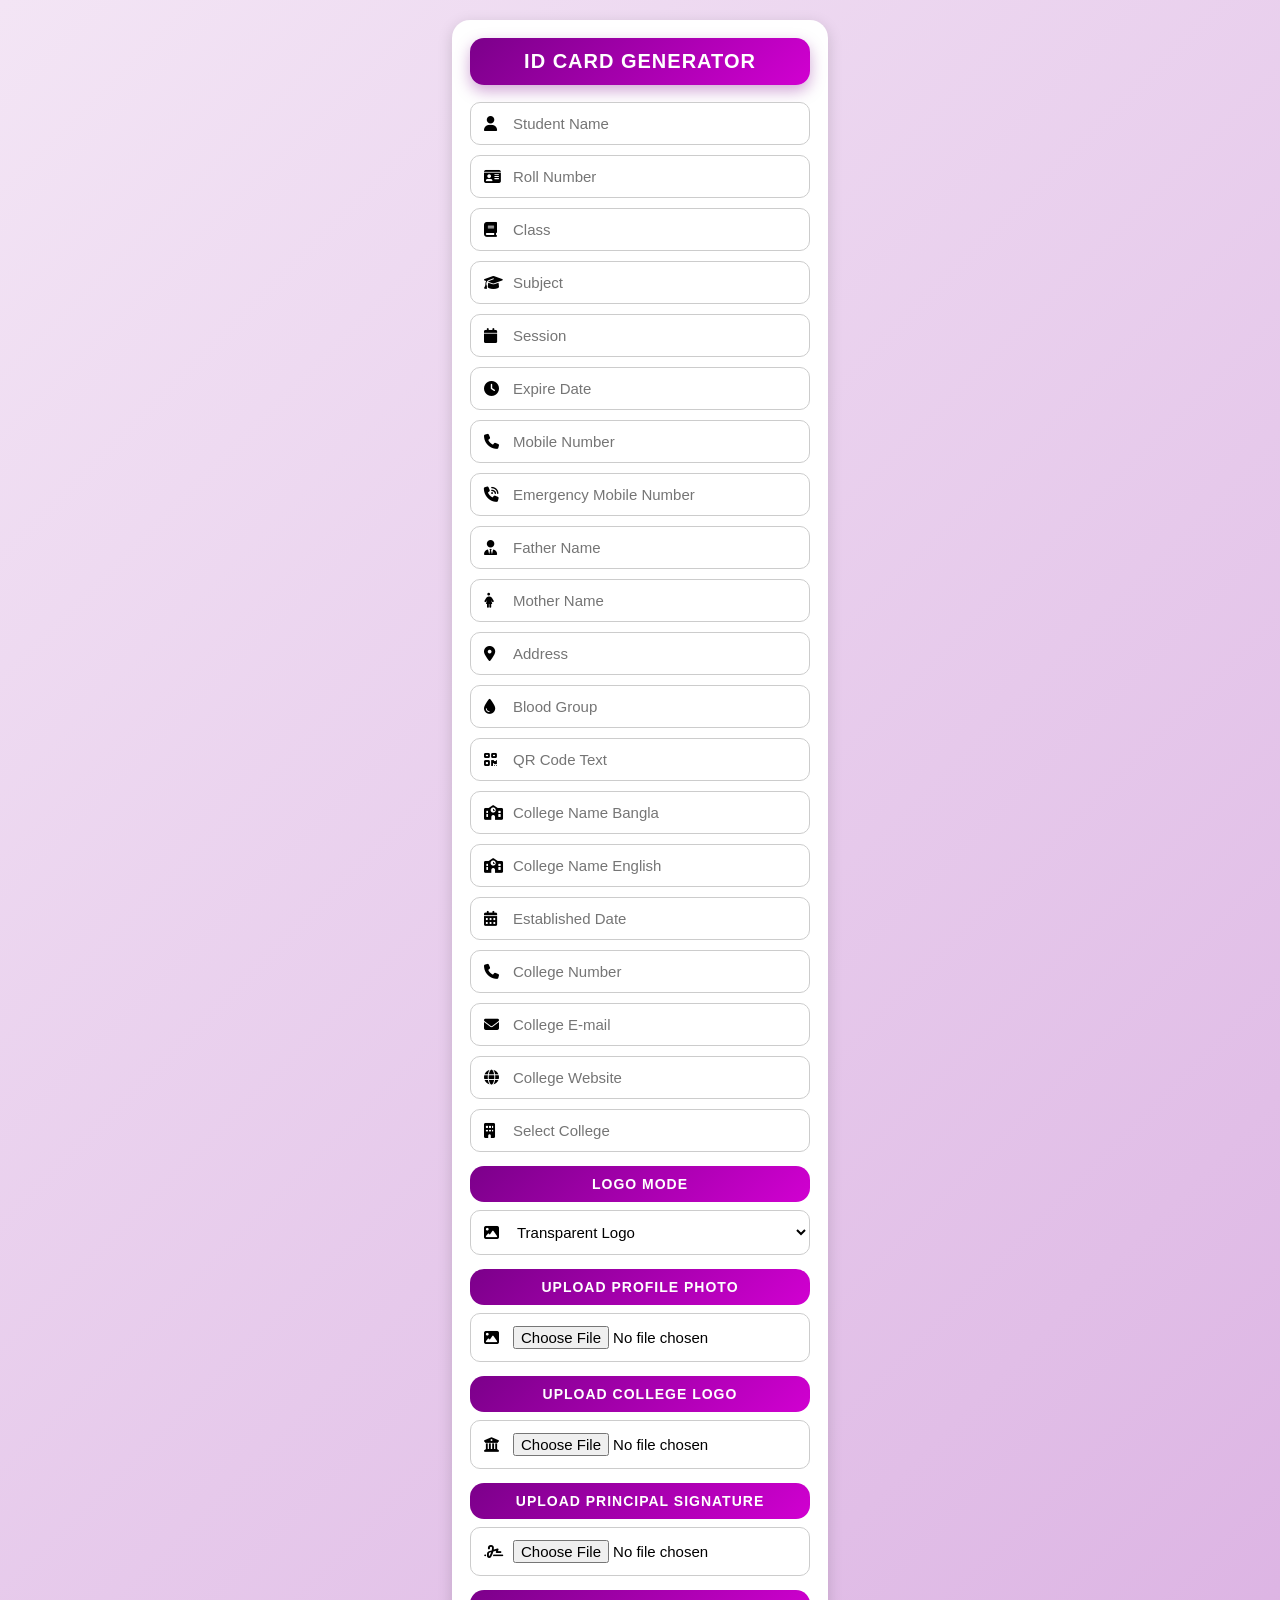
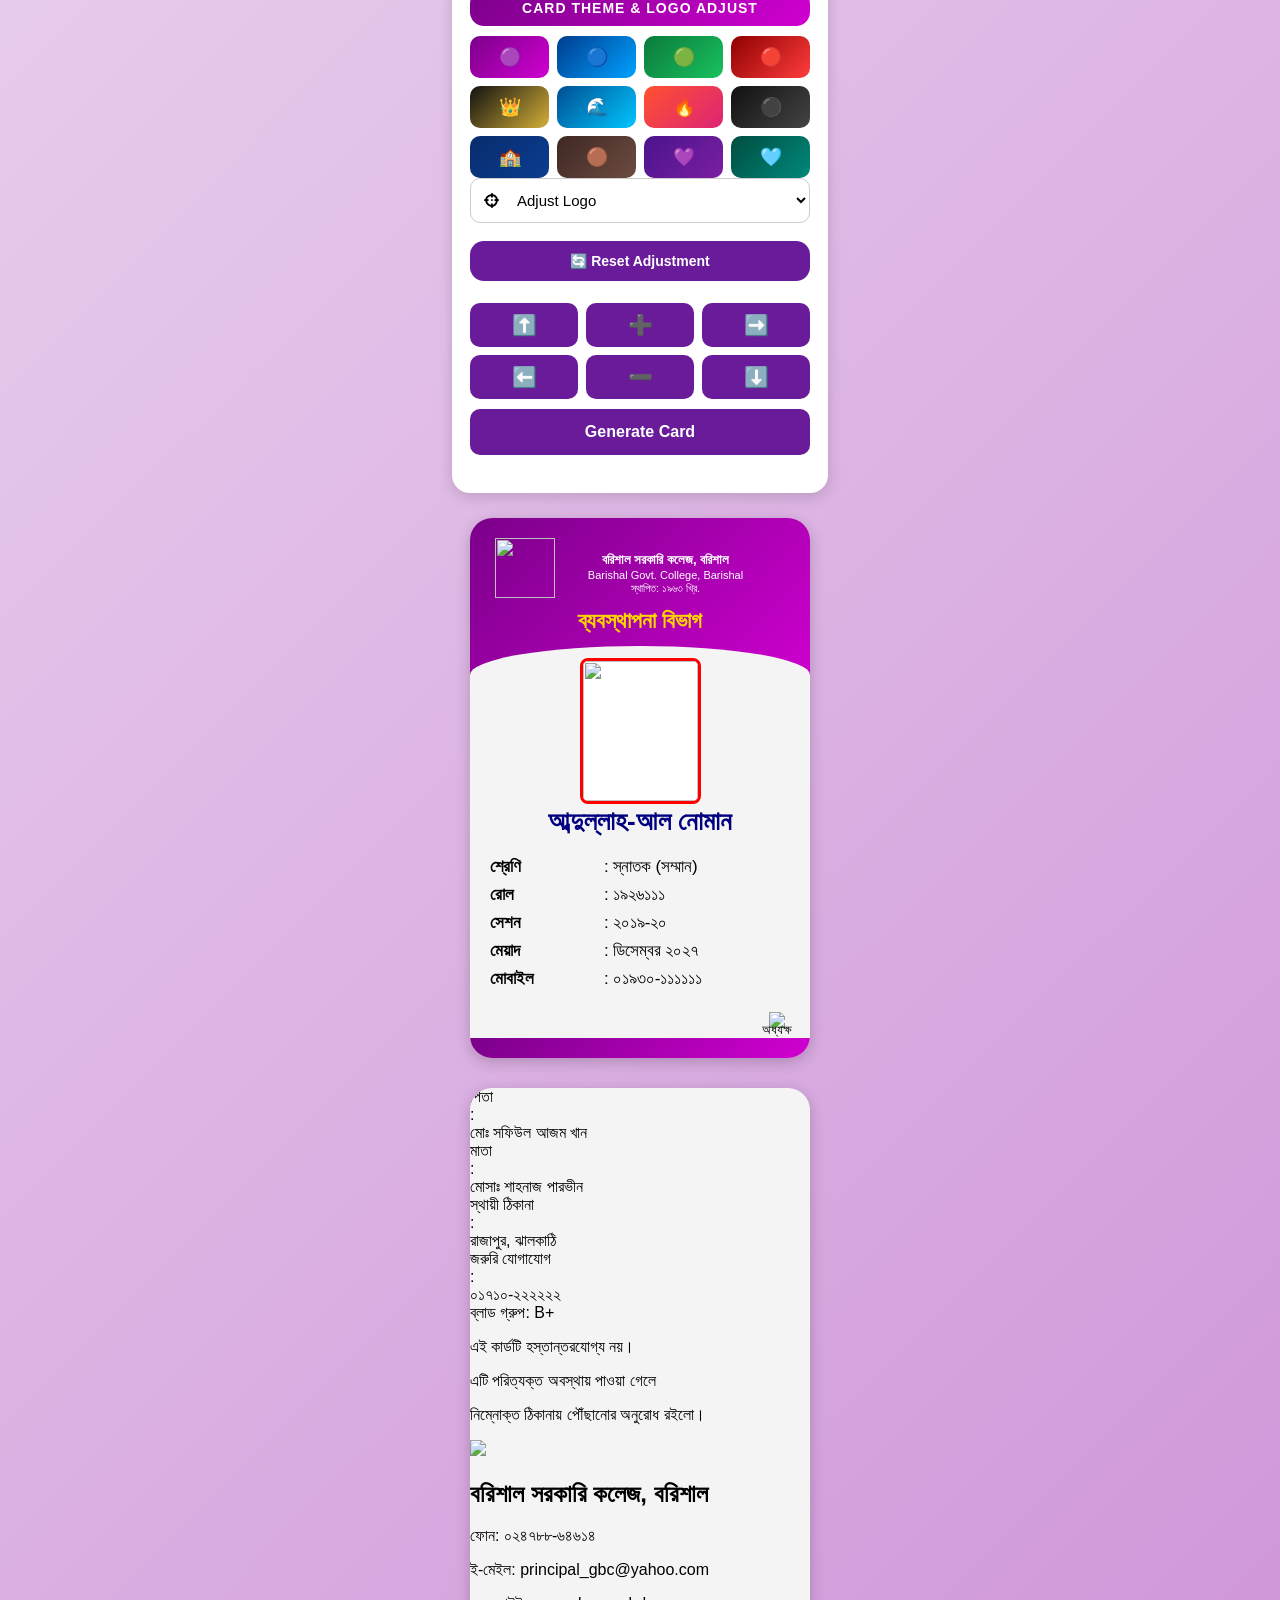
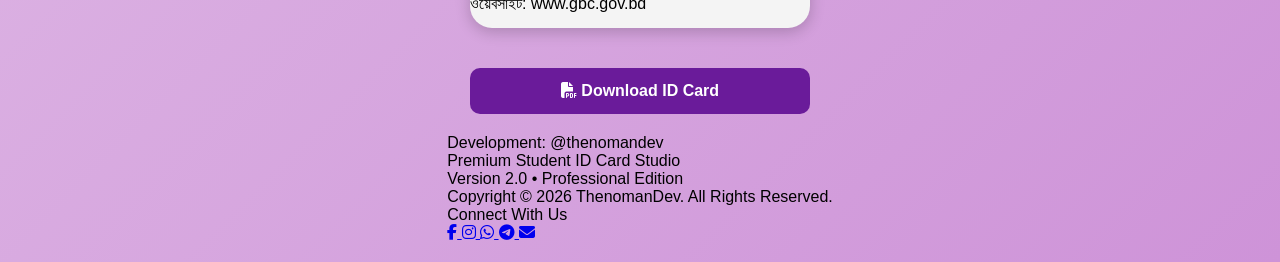
==== index.html @ d455983c "Add files via upload" ====
<!DOCTYPE html>
<html lang="bn">

<head>
<meta charset="UTF-8">
<meta name="viewport" content="width=device-width, initial-scale=1.0">

<title>Student ID Card Generator</title>

<link rel="stylesheet"
href="https://cdnjs.cloudflare.com/ajax/libs/font-awesome/6.5.1/css/all.min.css">

<link rel="stylesheet" href="css/main.css">

</head>

<body>

<div class="form-box">

<h2>ID Card Generator</h2>

<div class="input-box">
<i class="fa-solid fa-user"></i>
<input type="text" id="nameInput" placeholder="Student Name">
</div>

<div class="input-box">
<i class="fa-solid fa-id-card"></i>
<input type="text" id="rollInput" placeholder="Roll Number">
</div>

<div class="input-box">
<i class="fa-solid fa-book"></i>
<input type="text" id="classInput" placeholder="Class">
</div>

<div class="input-box">
<i class="fa-solid fa-graduation-cap"></i>
<input type="text" id="subjectInput" placeholder="Subject">
</div>

<div class="input-box">
<i class="fa-solid fa-calendar"></i>
<input type="text" id="sessionInput" placeholder="Session">
</div>

<div class="input-box">
<i class="fa-solid fa-clock"></i>
<input type="text" id="expiryInput" placeholder="Expire Date">
</div>

<div class="input-box">
<i class="fa-solid fa-phone"></i>
<input type="text" id="mobileInput" placeholder="Mobile Number">
</div>

<div class="input-box">
<i class="fa-solid fa-phone-volume"></i>
<input type="text" id="emergencyInput" placeholder="Emergency Mobile Number">
</div>

<div class="input-box">
<i class="fa-solid fa-user-tie"></i>
<input type="text" id="fatherInput" placeholder="Father Name">
</div>

<div class="input-box">
<i class="fa-solid fa-person-dress"></i>
<input type="text" id="motherInput" placeholder="Mother Name">
</div>

<div class="input-box">
<i class="fa-solid fa-location-dot"></i>
<input type="text" id="addressInput" placeholder="Address">
</div>

<div class="input-box">
<i class="fa-solid fa-droplet"></i>
<input type="text" id="bloodInput" placeholder="Blood Group">
</div>

<div class="input-box">
<i class="fa-solid fa-qrcode"></i>
<input type="text" id="qrInput" placeholder="QR Code Text">
</div>

<div class="input-box">
<i class="fa-solid fa-school"></i>
<input type="text" id="collegeBanglaInput" placeholder="College Name Bangla">
</div>

<div class="input-box">
<i class="fa-solid fa-school"></i>
<input type="text" id="collegeEnglishInput" placeholder="College Name English">
</div>

<div class="input-box">
<i class="fa-solid fa-calendar-days"></i>
<input type="text" id="collegeEstInput" placeholder="Established Date">
</div>

<div class="input-box">
<i class="fa-solid fa-phone"></i>
<input type="text" id="collegePhoneInput" placeholder="College Number">
</div>

<div class="input-box">
<i class="fa-solid fa-envelope"></i>
<input type="text" id="collegeEmailInput" placeholder="College E-mail">
</div>

<div class="input-box">
<i class="fa-solid fa-globe"></i>
<input type="text" id="collegeWebsiteInput" placeholder="College Website">
</div>


<div class="input-box college-dropdown-box">
<i class="fa-solid fa-building"></i>

<input
type="text"
id="collegeSearch"
placeholder="Select College"
autocomplete="off"
onclick="toggleCollegeDropdown()"
oninput="filterCollegeList()"
>

<div id="collegeDropdown" class="college-dropdown"></div>
</div>


<label>Logo Mode</label>

<div class="input-box">
<i class="fa-solid fa-image"></i>
<select id="logoMode" onchange="updateLogoMode()">
<option value="transparent">Transparent Logo</option>
<option value="box">White Box Logo</option>
</select>
</div>

<label>Upload Profile Photo</label>
<div class="input-box">
<i class="fa-solid fa-image"></i>
<input type="file" id="photoInput" accept="image/*">
</div>

<label>Upload College Logo</label>
<div class="input-box">
<i class="fa-solid fa-building-columns"></i>
<input type="file" id="collegeLogoInput" accept="image/*">
</div>

<label>Upload Principal Signature</label>
<div class="input-box">
<i class="fa-solid fa-signature"></i>
<input type="file" id="principalSignatureInput" accept="image/*">
</div>

<label>Card Theme & Logo Adjust</label>

<div class="theme-buttons">
<button type="button" class="theme-purple" onclick="setTheme('purple')">🟣</button>
<button type="button" class="theme-blue" onclick="setTheme('blue')">🔵</button>
<button type="button" class="theme-green" onclick="setTheme('green')">🟢</button>
<button type="button" class="theme-red" onclick="setTheme('red')">🔴</button>

<button type="button" class="theme-gold" onclick="setTheme('gold')">👑</button>
<button type="button" class="theme-ocean" onclick="setTheme('ocean')">🌊</button>
<button type="button" class="theme-sunset" onclick="setTheme('sunset')">🔥</button>
<button type="button" class="theme-black" onclick="setTheme('black')">⚫</button>
<button type="button" class="theme-classicblue" onclick="setTheme('classicblue')">🏫</button>
<button type="button" class="theme-brown" onclick="setTheme('brown')">🟤</button>
<button type="button" class="theme-violet" onclick="setTheme('violet')">💜</button>
<button type="button" class="theme-teal" onclick="setTheme('teal')">🩵</button>
</div>

<div class="input-box">
<i class="fa-solid fa-crosshairs"></i>
<select id="adjustTarget">
<option value="logo">Adjust Logo</option>
<option value="header">Adjust College Header</option>
</select>
</div>

<button type="button" class="reset-btn" onclick="resetAdjust()">
🔄 Reset Adjustment
</button>

<div class="logo-controls">
<button type="button" onclick="moveLogo('up')">⬆️</button>
<button type="button" onclick="resizeLogo('plus')">➕</button>
<button type="button" onclick="moveLogo('right')">➡️</button>

<button type="button" onclick="moveLogo('left')">⬅️</button>
<button type="button" onclick="resizeLogo('minus')">➖</button>
<button type="button" onclick="moveLogo('down')">⬇️</button>
</div>

<button class="btn" onclick="updateCard()">
Generate Card
</button>

</div>

<!-- FRONT CARD -->

<div class="id-card">

<div class="front-header">

<div class="logo transparent" id="logoBox">
<img id="collegeLogo"
src="https://raw.githubusercontent.com/thenomandev/media/main/Student%20ID%20Card%20WebApps/College%20Logo/Barishal%20Govt.%20College/Barishal%20Govt.%20College%20Transparent%20Logo.png">
</div>

<div class="header-text">
<h1>বরিশাল সরকারি কলেজ, বরিশাল</h1>
<p>Barishal Govt. College, Barishal</p>
<p class="estd">স্থাপিত: ১৯৬৩ খ্রি.</p>
</div>

<div class="dept" id="studentSubject">
ব্যবস্থাপনা বিভাগ
</div>

</div>

<div class="photo-box">
<img id="studentPhoto"
src="https://raw.githubusercontent.com/thenomandev/media/main/Student%20card/Profile%20pic.jpg">
</div>

<div class="student-name" id="studentName">
আব্দুল্লাহ-আল নোমান
</div>

<div class="info">

<div class="info-row">
<div class="label">শ্রেণি</div>
<div>: </div>
<div id="studentClass">স্নাতক (সম্মান)</div>
</div>

<div class="info-row">
<div class="label">রোল</div>
<div>: </div>
<div id="studentRoll">১৯২৬১১১</div>
</div>

<div class="info-row">
<div class="label">সেশন</div>
<div>: </div>
<div id="studentSession">২০১৯-২০</div>
</div>

<div class="info-row">
<div class="label">মেয়াদ</div>
<div>: </div>
<div id="studentExpiry">ডিসেম্বর ২০২৭</div>
</div>

<div class="info-row">
<div class="label">মোবাইল</div>
<div>: </div>
<div id="studentMobile">০১৯৩০-১১১১১১</div>
</div>

</div>

<div class="signature">
<img id="principalSignature"
src="https://raw.githubusercontent.com/thenomandev/media/main/Student%20card/Principal%20signature%20.png">
<p>অধ্যক্ষ</p>
</div>

<div class="front-bottom-design"></div>

</div>

<!-- BACK CARD -->

<div class="id-card">

<div class="top-wave"></div>

<div class="back-content">

<div class="back-row">
<div class="back-label">পিতা</div>
<div>: </div>
<div id="studentFather">মোঃ সফিউল আজম খান</div>
</div>

<div class="back-row">
<div class="back-label">মাতা</div>
<div>: </div>
<div id="studentMother">মোসাঃ শাহনাজ পারভীন</div>
</div>

<div class="back-row">
<div class="back-label">স্থায়ী ঠিকানা</div>
<div>: </div>
<div id="studentAddress">রাজাপুর, ঝালকাঠি</div>
</div>

<div class="back-row">
<div class="back-label">জরুরি যোগাযোগ</div>
<div>: </div>
<div id="studentEmergency">০১৭১০-২২২২২২</div>
</div>

<div class="blood" id="studentBlood">
ব্লাড গ্রুপ: B+
</div>


<div class="notice">

<p class="first">
এই কার্ডটি হস্তান্তরযোগ্য নয়।
</p>

<p>
এটি পরিত্যক্ত অবস্থায় পাওয়া গেলে
</p>

<p>
নিম্নোক্ত ঠিকানায় পৌঁছানোর অনুরোধ রইলো।
</p>

</div>

<div class="qr">
<img id="qrCode"
src="https://api.qrserver.com/v1/create-qr-code/?size=100x100&data=StudentID">
</div>

<div class="college">
<h2>বরিশাল সরকারি কলেজ, বরিশাল</h2>
<p>ফোন: ০২৪৭৮৮-৬৪৬১৪</p>
<p>ই-মেইল: principal_gbc@yahoo.com</p>
</div>

</div>

<div class="footer">
ওয়েবসাইট: www.gbc.gov.bd
</div>

</div>

<button class="btn" onclick="downloadPDF()">
<i class="fa-solid fa-file-pdf"></i>
Download ID Card
</button>

<div class="developer-section">

<div class="developer-text">
Development: @thenomandev
</div>

<div class="dev-subtitle">Premium Student ID Card Studio</div>
<div class="dev-version">Version 2.0 • Professional Edition</div>
<div class="dev-copy">Copyright © 2026 ThenomanDev. All Rights Reserved.</div>
<div class="dev-contact">Connect With Us</div>

<div class="social-icons">

<a href="https://www.facebook.com/nknoman20"
target="_blank"
class="social facebook"
title="Facebook">
<i class="fa-brands fa-facebook-f"></i>
</a>

<a href="https://www.instagram.com/nknoman20"
target="_blank"
class="social instagram"
title="Instagram">
<i class="fa-brands fa-instagram"></i>
</a>

<a href="https://wa.me/8801930474720"
target="_blank"
class="social whatsapp"
title="WhatsApp">
<i class="fa-brands fa-whatsapp"></i>
</a>

<a href="https://t.me/thenomandev"
target="_blank"
class="social telegram"
title="Telegram">
<i class="fa-brands fa-telegram"></i>
</a>

<a href="mailto:thenomandev@gmail.com"
class="social email"
title="Email">
<i class="fa-solid fa-envelope"></i>
</a>

</div>
</div>

<script src="https://cdnjs.cloudflare.com/ajax/libs/html2pdf.js/0.10.1/html2pdf.bundle.min.js"></script>

<script type="module">
import { loadDatabase } from "./js/college-service.js";

let appData = {
colleges:{},
settings:{
defaultLogoMode:"transparent",
defaultTheme:"purple"
}
};


window.toggleCollegeDropdown = function(){
const dropdown=document.getElementById("collegeDropdown");

if(dropdown.style.display==="block"){
dropdown.style.display="none";
}else{
filterCollegeList();
dropdown.style.display="block";
}
}

window.filterCollegeList = function(){
const input=document.getElementById("collegeSearch").value.toLowerCase();
const dropdown=document.getElementById("collegeDropdown");

dropdown.innerHTML="";

Object.keys(appData.colleges).forEach((key)=>{
const college=appData.colleges[key];

const match=
key.toLowerCase().includes(input) ||
college.english.toLowerCase().includes(input) ||
college.bangla.toLowerCase().includes(input);

if(match){
const item=document.createElement("div");
item.className="college-item";
item.innerText=college.english;

item.onclick=function(){
document.getElementById("collegeSearch").value=college.english;
dropdown.style.display="none";
applyCollegePreset();
};

dropdown.appendChild(item);
}
});
}

window.applyCollegePreset = function(){

let inputValue = document.getElementById("collegeSearch").value;
let preset = null;

Object.keys(appData.colleges).forEach((key)=>{
const college=appData.colleges[key];

if(
key.toLowerCase()===inputValue.toLowerCase() ||
college.english.toLowerCase()===inputValue.toLowerCase() ||
college.bangla.toLowerCase()===inputValue.toLowerCase()
){
preset=key;
}
});

if(!preset || !appData.colleges[preset]) return;

let college = appData.colleges[preset];
let logoMode = document.getElementById("logoMode").value;

document.getElementById("collegeBanglaInput").value=college.bangla;
document.getElementById("collegeEnglishInput").value=college.english;
document.getElementById("collegeEstInput").value=college.established;
document.getElementById("collegePhoneInput").value=college.phone;
document.getElementById("collegeEmailInput").value=college.email;
document.getElementById("collegeWebsiteInput").value=college.website;

document.getElementById("collegeLogo").src =
logoMode==="transparent"
? college.transparentLogo
: college.logo;

document.getElementById("principalSignature").src=college.signature;

updateCard();
}

window.updateLogoMode = function(){
let logoMode=document.getElementById("logoMode").value;
let logoBox=document.getElementById("logoBox");
let inputValue=document.getElementById("collegeSearch").value;
let preset=null;

Object.keys(appData.colleges).forEach((key)=>{
const college=appData.colleges[key];

if(
key.toLowerCase()===inputValue.toLowerCase() ||
college.english.toLowerCase()===inputValue.toLowerCase() ||
college.bangla.toLowerCase()===inputValue.toLowerCase()
){
preset=key;
}
});

if(logoMode==="box"){
logoBox.classList.remove("transparent");
}else{
logoBox.classList.add("transparent");
}

let collegeKey = preset || "barishal";

if(appData.colleges && appData.colleges[collegeKey]){
let college = appData.colleges[collegeKey];

document.getElementById("collegeLogo").src =
logoMode==="transparent"
? college.transparentLogo
: college.logo;
}

}

window.updateCard = function(){

let name=document.getElementById("nameInput").value;
let roll=document.getElementById("rollInput").value;
let studentClass=document.getElementById("classInput").value;
let subject=document.getElementById("subjectInput").value;
let session=document.getElementById("sessionInput").value;
let expiry=document.getElementById("expiryInput").value;
let mobile=document.getElementById("mobileInput").value;
let emergency=document.getElementById("emergencyInput").value;
let father=document.getElementById("fatherInput").value;
let mother=document.getElementById("motherInput").value;
let address=document.getElementById("addressInput").value;
let blood=document.getElementById("bloodInput").value;
let qrText=document.getElementById("qrInput").value;

let collegeBangla=document.getElementById("collegeBanglaInput").value;
let collegeEnglish=document.getElementById("collegeEnglishInput").value;
let collegeEst=document.getElementById("collegeEstInput").value;
let collegePhone=document.getElementById("collegePhoneInput").value;
let collegeEmail=document.getElementById("collegeEmailInput").value;
let collegeWebsite=document.getElementById("collegeWebsiteInput").value;

document.getElementById("studentName").innerText=name;
document.getElementById("studentRoll").innerText=roll;
document.getElementById("studentClass").innerText=studentClass;
document.getElementById("studentSubject").innerText=subject;
document.getElementById("studentSession").innerText=session;
document.getElementById("studentExpiry").innerText=expiry;
document.getElementById("studentMobile").innerText=mobile;
document.getElementById("studentEmergency").innerText=emergency;
document.getElementById("studentFather").innerText=father;
document.getElementById("studentMother").innerText=mother;
document.getElementById("studentAddress").innerText=address;
document.getElementById("studentBlood").innerText="ব্লাড গ্রুপ: "+blood;

document.querySelector(".header-text h1").innerText=
collegeBangla || "বরিশাল সরকারি কলেজ, বরিশাল";

document.querySelector(".header-text p").innerText=
collegeEnglish || "Barishal Govt. College, Barishal";

document.querySelector(".estd").innerText=
collegeEst ? "স্থাপিত: "+collegeEst+" খ্রি." : "স্থাপিত: ১৯৬৩ খ্রি.";
document.querySelector(".college h2").innerText=collegeBangla || "বরিশাল সরকারি কলেজ, বরিশাল";
document.querySelectorAll(".college p")[0].innerText="ফোন: "+collegePhone;
document.querySelectorAll(".college p")[1].innerText="ই-মেইল: "+collegeEmail;
document.querySelector(".footer").innerText="ওয়েবসাইট: "+collegeWebsite;

document.getElementById("qrCode").src=
"https://api.qrserver.com/v1/create-qr-code/?size=100x100&data="+(qrText || "StudentID");
}

document.getElementById("photoInput").addEventListener("change",function(e){
const file=e.target.files[0];
if(file){
const reader=new FileReader();
reader.onload=function(event){
document.getElementById("studentPhoto").src=event.target.result;
}
reader.readAsDataURL(file);
}
});

document.getElementById("collegeLogoInput").addEventListener("change",function(e){
const file=e.target.files[0];
if(file){
const reader=new FileReader();
reader.onload=function(event){
document.getElementById("collegeLogo").src=event.target.result;
}
reader.readAsDataURL(file);
}
});

document.getElementById("principalSignatureInput").addEventListener("change",function(e){
const file=e.target.files[0];
if(file){
const reader=new FileReader();
reader.onload=function(event){
document.getElementById("principalSignature").src=event.target.result;
}
reader.readAsDataURL(file);
}
});

let logoX=0;
let logoY=0;
let logoSize=100;

let headerX=0;
let headerY=0;
let headerSize=100;

window.moveLogo = function(direction){

const target=document.getElementById("adjustTarget").value;
const element=target==="logo"
? document.getElementById("logoBox")
: document.querySelector(".header-text");

if(target==="logo"){
if(direction==="up") logoY-=5;
if(direction==="down") logoY+=5;
if(direction==="left") logoX-=5;
if(direction==="right") logoX+=5;

element.style.transform =
`translate(${logoX}px, ${logoY}px) scale(${logoSize/100})`;
}else{
if(direction==="up") headerY-=5;
if(direction==="down") headerY+=5;
if(direction==="left") headerX-=5;
if(direction==="right") headerX+=5;

element.style.transform =
`translate(${headerX}px, ${headerY}px) scale(${headerSize/100})`;
}
}

window.resizeLogo = function(action){

const target=document.getElementById("adjustTarget").value;
const element=target==="logo"
? document.getElementById("logoBox")
: document.querySelector(".header-text");

if(target==="logo"){
if(action==="plus") logoSize+=10;
if(action==="minus" && logoSize>30) logoSize-=10;

element.style.transform =
`translate(${logoX}px, ${logoY}px) scale(${logoSize/100})`;
}else{
if(action==="plus") headerSize+=10;
if(action==="minus" && headerSize>30) headerSize-=10;

element.style.transform =
`translate(${headerX}px, ${headerY}px) scale(${headerSize/100})`;
}
}

 window.setTheme = function(theme){

const frontHeader=document.querySelector(".front-header");
const topWave=document.querySelector(".top-wave");
const bottom=document.querySelector(".front-bottom-design");
const footer=document.querySelector(".footer");
const dept=document.getElementById("studentSubject");
const icons=document.querySelectorAll(".input-box i");
const labels=document.querySelectorAll(".form-box label");
const heading=document.querySelector(".form-box h2");
const devText=document.querySelector(".developer-text");
const formBox=document.querySelector(".form-box");
const devBox=document.querySelector(".developer-section");

let header="";
let wave="";
let subject="";
let btn="";
let accent="";

if(theme==="purple"){
header="linear-gradient(135deg,#7b008a,#d100d1)";
wave=header;
subject="#ffd500";
btn="#9800a8";
accent="#9800a8";
}

if(theme==="blue"){
header="linear-gradient(135deg,#003c8f,#00a2ff)";
wave=header;
subject="#fff";
btn="#0057d9";
accent="#0057d9";
}

if(theme==="green"){
header="linear-gradient(135deg,#0b7a3b,#19c15f)";
wave=header;
subject="#fff";
btn="#0b7a3b";
accent="#0b7a3b";
}

if(theme==="red"){
header="linear-gradient(135deg,#8f0000,#ff3d3d)";
wave=header;
subject="#fff";
btn="#b30000";
accent="#b30000";
}

if(theme==="gold"){
header="linear-gradient(135deg,#111,#d4af37)";
wave=header;
subject="#ffd700";
btn="#222";
accent="#d4af37";
}

if(theme==="ocean"){
header="linear-gradient(135deg,#004e92,#00c6ff)";
wave=header;
subject="#fff";
btn="#006fa6";
accent="#006fa6";
}

if(theme==="sunset"){
header="linear-gradient(135deg,#ff512f,#dd2476)";
wave=header;
subject="#fff";
btn="#d63b3b";
accent="#dd2476";
}

if(theme==="black"){
header="linear-gradient(135deg,#111,#444)";
wave=header;
subject="#ffd700";
btn="#222";
accent="#222";
}

if(theme==="classicblue"){
header="linear-gradient(135deg,#082c6c,#0b3d91)";
wave=header;
subject="#ffd700";
btn="#0b3d91";
accent="#0b3d91";
}

if(theme==="brown"){
header="linear-gradient(135deg,#3e2723,#6d4c41)";
wave=header;
subject="#ffd700";
btn="#5d4037";
accent="#5d4037";
}

if(theme==="violet"){
header="linear-gradient(135deg,#4a148c,#7b1fa2)";
wave=header;
subject="#fff";
btn="#6a1b9a";
accent="#6a1b9a";
}

if(theme==="teal"){
header="linear-gradient(135deg,#004d40,#00897b)";
wave=header;
subject="#fff";
btn="#00695c";
accent="#00695c";
}

frontHeader.style.background=header;
topWave.style.background=wave;
bottom.style.background=header;
footer.style.background=header;
dept.style.color=subject;

document.querySelectorAll(".btn, .logo-controls button, .reset-btn").forEach(button=>{
button.style.background=btn;
});

document.querySelectorAll(".theme-buttons button").forEach(button=>{
button.style.background="";
});

icons.forEach(icon=>icon.style.color=accent);

labels.forEach(label=>{
label.style.background=header;
label.style.boxShadow=`0 6px 15px ${accent}55`;
});

heading.style.color="#ffffff";
heading.style.background=header;
heading.style.boxShadow=`0 6px 15px ${accent}55`;
devText.style.color=accent;

formBox.style.boxShadow=`0 4px 18px ${accent}55`;
devBox.style.boxShadow=`0 4px 18px ${accent}55`;

if(theme==="purple"){
document.body.style.background="linear-gradient(135deg,#f3e5f5,#e1bee7,#ce93d8)";
}

if(theme==="blue"){
document.body.style.background="linear-gradient(180deg,#87ceeb,#b0e0e6,#e0f7ff)";
}

if(theme==="green"){
document.body.style.background="linear-gradient(135deg,#e8f5e9,#c8e6c9,#a5d6a7)";
}

if(theme==="red"){
document.body.style.background="linear-gradient(135deg,#ffebee,#ffcdd2,#ef9a9a)";
}

if(theme==="gold"){
document.body.style.background="linear-gradient(135deg,#fff8e1,#ffecb3,#ffe082)";
}

if(theme==="ocean"){
document.body.style.background="linear-gradient(180deg,#b3e5fc,#81d4fa,#4fc3f7)";
}

if(theme==="sunset"){
document.body.style.background="linear-gradient(180deg,#ffe0b2,#ffab91,#f48fb1)";
}

if(theme==="black"){
document.body.style.background="linear-gradient(135deg,#263238,#37474f,#546e7a)";
}

if(theme==="classicblue"){
document.body.style.background="linear-gradient(180deg,#d6ecff,#b3d9ff,#87ceeb)";
}

if(theme==="brown"){
document.body.style.background="linear-gradient(135deg,#efebe9,#d7ccc8,#bcaaa4)";
}

if(theme==="violet"){
document.body.style.background="linear-gradient(135deg,#ede7f6,#d1c4e9,#b39ddb)";
}

if(theme==="teal"){
document.body.style.background="linear-gradient(135deg,#e0f2f1,#b2dfdb,#80cbc4)";
}
}

window.downloadPDF = function(){

const frontCard=document.querySelectorAll(".id-card")[0];
const backCard=document.querySelectorAll(".id-card")[1];

const wrapper=document.createElement("div");

wrapper.style.background="#ffffff";
wrapper.style.padding="20px";
wrapper.style.display="flex";
wrapper.style.flexDirection="column";
wrapper.style.alignItems="center";

const frontClone=frontCard.cloneNode(true);
const backClone=backCard.cloneNode(true);

frontClone.style.marginBottom="40px";
frontClone.style.pageBreakAfter="always";

wrapper.appendChild(frontClone);
wrapper.appendChild(backClone);

html2pdf().set({
margin:0,
filename:"Student-ID-Card.pdf",
image:{type:"jpeg",quality:1},
html2canvas:{
scale:4,
useCORS:true,
scrollY:0,
backgroundColor:"#ffffff"
},
jsPDF:{
unit:"mm",
format:"a4",
orientation:"portrait"
}
}).from(wrapper).save();
}

window.resetAdjust = function(){
logoX=0;
logoY=0;
logoSize=100;
headerX=0;
headerY=0;
headerSize=100;

document.getElementById("logoBox").style.transform="translate(0px,0px) scale(1)";
document.querySelector(".header-text").style.transform="translate(0px,0px) scale(1)";
}

document.getElementById("logoMode").value="transparent";

setTheme(appData.settings.defaultTheme || "purple");

loadDatabase(appData).then(()=>{
updateLogoMode();
});

</script>

</body>
</html>
---- css/main.css ----
body{
margin:0;
padding:20px;
background:linear-gradient(135deg,#f3e5f5,#e1bee7,#ce93d8);
font-family:Arial,sans-serif;
display:flex;
flex-direction:column;
align-items:center;
}

.form-box{
width:340px;
background:white;
padding:18px;
border-radius:18px;
margin-bottom:25px;
box-shadow:0 4px 15px rgba(0,0,0,0.15);
}

.form-box h2{
margin-top:0;
text-align:center;
background:linear-gradient(135deg,#7b008a,#d100d1);
color:white;
padding:12px 18px;
border-radius:14px;
font-size:20px;
font-weight:900;
letter-spacing:1px;
text-transform:uppercase;
box-shadow:0 6px 15px rgba(123,0,138,0.35);
display:inline-block;
width:100%;
box-sizing:border-box;
}

.input-box{
position:relative;
margin-bottom:10px;
}

.input-box i{
position:absolute;
left:14px;
top:50%;
transform:translateY(-50%);
color:inherit;
font-size:15px;
}

.input-box input,
.input-box select{
width:100%;
padding:12px 12px 12px 42px;
border:1px solid #ccc;
border-radius:10px;
font-size:15px;
box-sizing:border-box;
background:white;
}

.form-box label{
display:block;
margin-top:14px;
margin-bottom:8px;
text-align:center;
font-size:14px;
font-weight:900;
letter-spacing:1px;
text-transform:uppercase;
color:white;
background:linear-gradient(135deg,#7b008a,#d100d1);
padding:10px 16px;
border-radius:14px;
}

.btn{
background:#6a1b9a;
color:white;
border:none;
padding:14px 28px;
border-radius:10px;
font-size:16px;
font-weight:bold;
margin-top:10px;
margin-bottom:20px;
cursor:pointer;
width:340px;
transition:0.3s;
}

.btn:hover{
background:#7d0089;
}

.theme-buttons{
display:grid;
grid-template-columns:repeat(4,1fr);
gap:8px;
margin-top:10px;
}

.theme-buttons button{
height:42px;
border:none;
border-radius:10px;
cursor:pointer;
font-size:18px;
color:white;
font-weight:bold;
display:flex;
align-items:center;
justify-content:center;
}

.theme-purple{background:linear-gradient(135deg,#7b008a,#d100d1);}
.theme-blue{background:linear-gradient(135deg,#003c8f,#00a2ff);}
.theme-green{background:linear-gradient(135deg,#0b7a3b,#19c15f);}
.theme-red{background:linear-gradient(135deg,#8f0000,#ff3d3d);}
.theme-gold{background:linear-gradient(135deg,#111,#d4af37);}
.theme-ocean{background:linear-gradient(135deg,#004e92,#00c6ff);}
.theme-sunset{background:linear-gradient(135deg,#ff512f,#dd2476);}
.theme-black{background:linear-gradient(135deg,#111,#444);}
.theme-classicblue{background:linear-gradient(135deg,#082c6c,#0b3d91);}
.theme-brown{background:linear-gradient(135deg,#3e2723,#6d4c41);}
.theme-violet{background:linear-gradient(135deg,#4a148c,#7b1fa2);}
.theme-teal{background:linear-gradient(135deg,#004d40,#00897b);}

.logo-controls{
display:grid;
grid-template-columns:repeat(3,1fr);
gap:8px;
margin-top:10px;
}

.logo-controls button{
background:#6a1b9a;
color:white;
border:none;
padding:10px;
border-radius:10px;
font-size:20px;
cursor:pointer;
}

.reset-btn{
width:100%;
margin:8px 0 12px 0;
background:#6a1b9a;
color:white;
border:none;
padding:12px;
border-radius:14px;
font-size:14px;
font-weight:700;
cursor:pointer;
}

.college-dropdown-box{
position:relative;
}

.college-dropdown{
position:absolute;
top:100%;
left:0;
width:100%;
background:white;
border:1px solid #ccc;
border-radius:14px;
max-height:250px;
overflow-y:auto;
z-index:9999;
display:none;
box-shadow:0 12px 25px rgba(0,0,0,0.12);
}

.college-item{
padding:14px;
cursor:pointer;
border-bottom:1px solid #f1f5f9;
}

.college-item:hover{
background:#eff6ff;
}

.id-card{
width:340px;
height:540px;
background:#f4f4f4;
border-radius:22px;
overflow:hidden;
position:relative;
margin-bottom:30px;
box-shadow:0 4px 15px rgba(0,0,0,0.2);
}

.front-header{
background:linear-gradient(135deg,#7b008a,#d100d1);
height:165px;
color:white;
text-align:center;
position:relative;
padding-top:20px;
}

.front-header::after{
content:"";
position:absolute;
left:0;
bottom:-1px;
width:100%;
height:58px;
background:#f4f4f4;
border-radius:50% 50% 0 0;
}

.logo{
position:absolute;
left:30px;
top:40px;
background:white;
padding:8px;
border-radius:8px;
display:flex;
align-items:center;
justify-content:center;
width:35px;
height:35px;
z-index:5;
}
.logo img{
width:140%;
height:140%;
object-fit:contain;
display:block;
}

.logo.transparent{
left:25px;
top:20px;
background:transparent;
padding:0;
width:60px;
height:60px;
border-radius:0;
}

.logo.transparent img{
width:100%;
height:100%;
}

.header-text{
position:absolute;
top:35px;
left:58px;
width:275px;
overflow:visible;
}

.header-text h1{
margin:0;
font-size:13px;
line-height:1.15;
white-space:nowrap;
}

.header-text p{
margin:1px 0;
font-size:11px;
white-space:nowrap;
}

.estd{
margin-left:-40px;
font-size:12px;
}

.dept{
margin-top:70px;
font-size:22px;
font-weight:bold;
color:#ffd500;
}

.photo-box{
text-align:center;
margin-top:-45px;
position:relative;
z-index:5;
}

.photo-box img{
width:115px;
height:140px;
object-fit:cover;
border:3px solid red;
border-radius:8px;
background:white;
}

.student-name{
text-align:center;
color:#000080;
font-size:26px;
font-weight:bold;
margin-top:1px;
}

.info{
padding:20px;
}

.info-row{
display:flex;
gap:4px;
margin-bottom:8px;
font-size:17px;
}

.label{
width:110px;
font-weight:bold;
}

.signature{
position:absolute;
right:18px;
bottom:20px;
text-align:center;
}

.signature img{
width:78px;
}

.signature p{
margin:0;
margin-top:-10px;
font-size:13px;
}

.front-bottom-design{
position:absolute;
bottom:0;
width:100%;
background:linear-gradient(135deg,#7b008a,#d100d1);
padding:10px 0;
}

@media(max-width:768px){
body{
padding:10px;
}
}
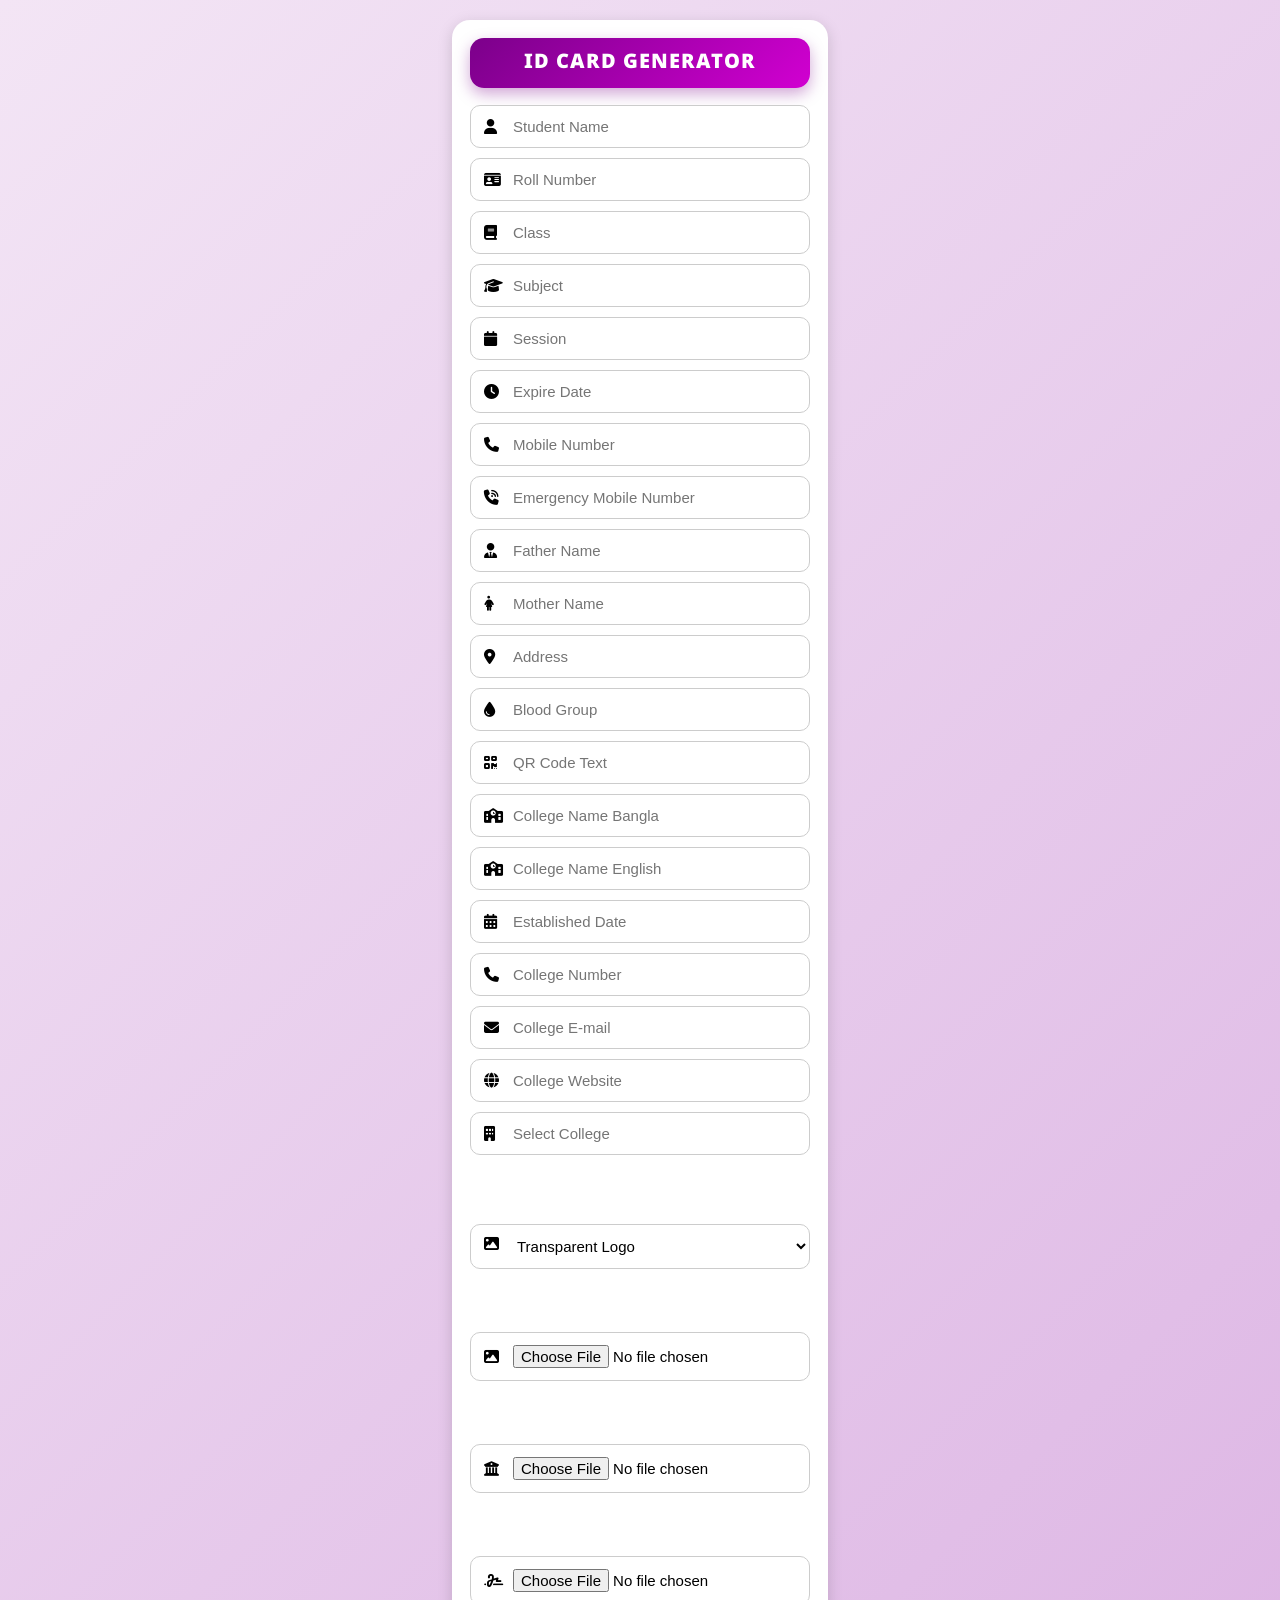
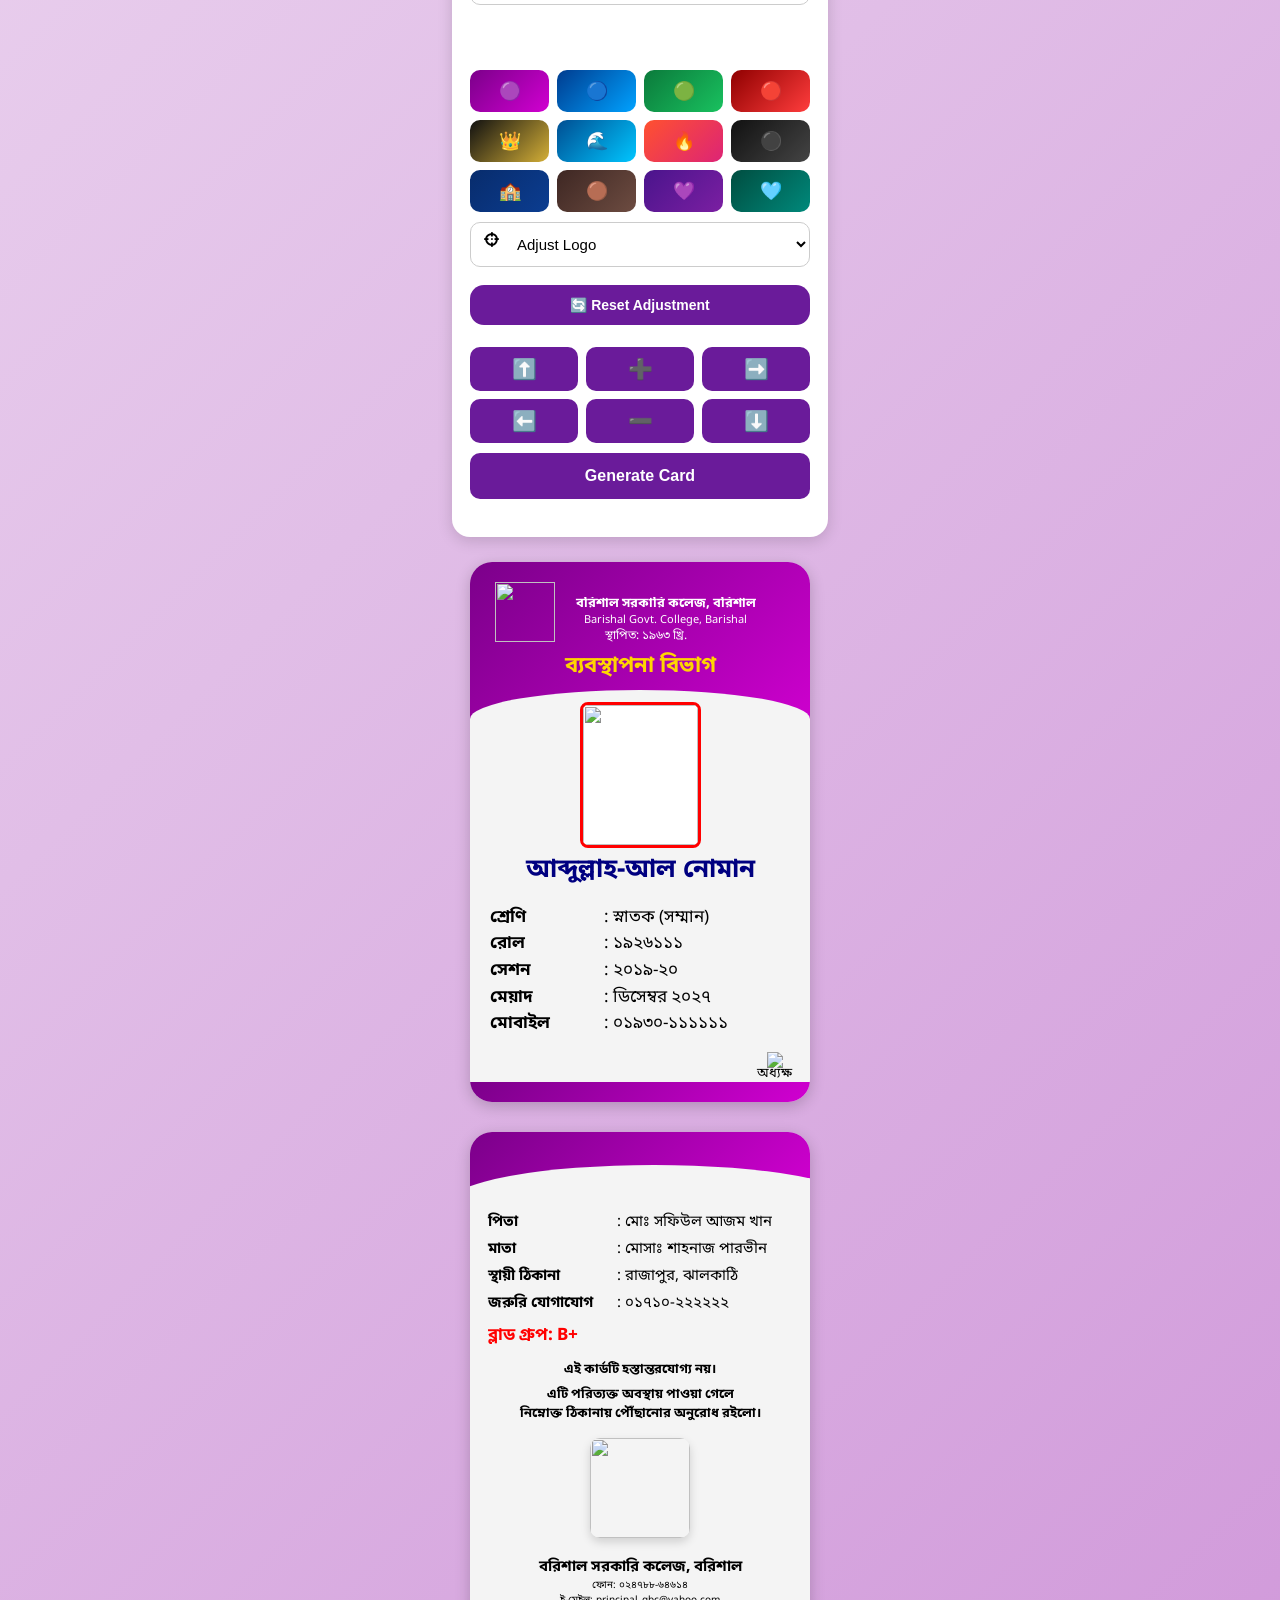
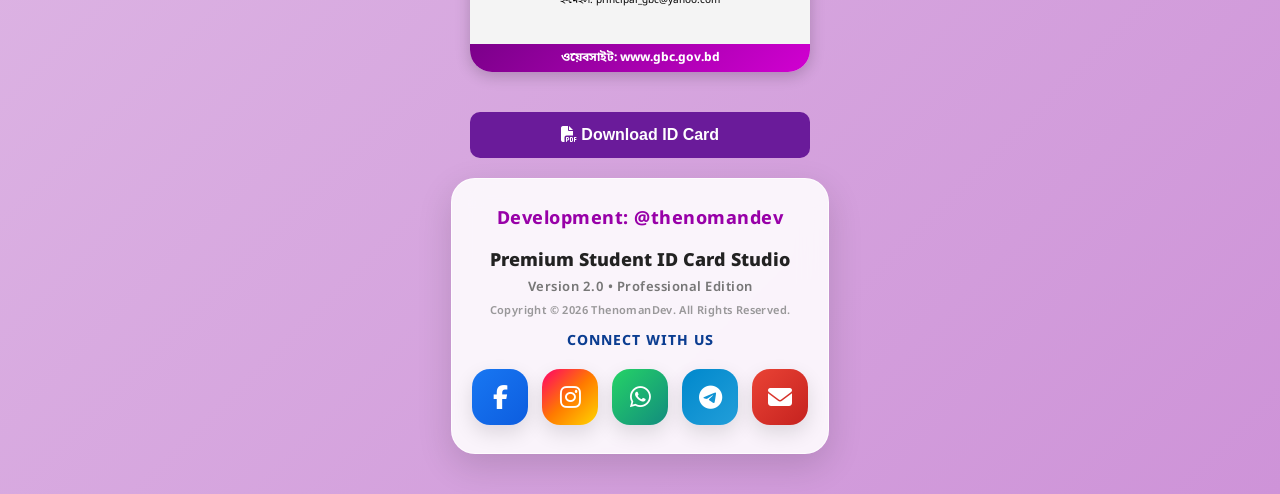
==== commit 0d1db778: "Add files via upload" ====
--- a/index.html
+++ b/index.html
@@ -9,6 +9,10 @@
 
 <link rel="stylesheet"
 href="https://cdnjs.cloudflare.com/ajax/libs/font-awesome/6.5.1/css/all.min.css">
+
+<link rel="preconnect" href="https://fonts.googleapis.com">
+<link rel="preconnect" href="https://fonts.gstatic.com" crossorigin>
+<link href="https://fonts.googleapis.com/css2?family=Noto+Sans+Bengali:wght@400;700;900&display=swap" rel="stylesheet">
 
 <link rel="stylesheet" href="css/main.css">
 
@@ -527,10 +531,8 @@
 logoBox.classList.add("transparent");
 }
 
-let collegeKey = preset || "barishal";
-
-if(appData.colleges && appData.colleges[collegeKey]){
-let college = appData.colleges[collegeKey];
+if(preset && appData.colleges[preset]){
+let college = appData.colleges[preset];
 
 document.getElementById("collegeLogo").src =
 logoMode==="transparent"
--- a/css/main.css
+++ b/css/main.css
@@ -1,8 +1,9 @@
+
 body{
 margin:0;
 padding:20px;
 background:linear-gradient(135deg,#f3e5f5,#e1bee7,#ce93d8);
-font-family:Arial,sans-serif;
+font-family:"Noto Sans Bengali","Hind Siliguri","SolaimanLipi",sans-serif;
 display:flex;
 flex-direction:column;
 align-items:center;
@@ -39,6 +40,11 @@
 margin-bottom:10px;
 }
 
+
+#adjustTarget{
+margin-top:10px;
+}
+
 .input-box i{
 position:absolute;
 left:14px;
@@ -59,6 +65,10 @@
 background:white;
 }
 
+#logoMode{
+margin-top:6px;
+}
+
 .form-box label{
 display:block;
 margin-top:14px;
@@ -69,9 +79,318 @@
 letter-spacing:1px;
 text-transform:uppercase;
 color:white;
-background:linear-gradient(135deg,#7b008a,#d100d1);
 padding:10px 16px;
 border-radius:14px;
+border:1px solid rgba(255,255,255,0.35);
+transition:0.3s;
+}
+
+.id-card{
+width:340px;
+height:540px;
+background:#f4f4f4;
+border-radius:22px;
+overflow:hidden;
+position:relative;
+margin-bottom:30px;
+box-shadow:0 4px 15px rgba(0,0,0,0.2);
+page-break-inside:avoid;
+break-inside:avoid;
+}
+
+.front-header{
+background:linear-gradient(135deg,#7b008a,#d100d1);
+height:165px;
+color:white;
+text-align:center;
+position:relative;
+padding-top:20px;
+}
+
+.front-header::after{
+content:"";
+position:absolute;
+left:0;
+bottom:-1px;
+width:100%;
+height:58px;
+background:#f4f4f4;
+border-radius:50% 50% 0 0;
+}
+
+.logo{
+position:absolute;
+left:30px;
+top:40px;
+background:white;
+padding:8px;
+border-radius:8px;
+display:flex;
+align-items:center;
+justify-content:center;
+width:35px;
+height:35px;
+z-index:5;
+}
+
+.logo img{
+width:140%;
+height:140%;
+object-fit:contain;
+display:block;
+}
+
+.logo.transparent{
+left:25px;
+top:20px;
+background:transparent;
+padding:0;
+width:60px;
+height:60px;
+border-radius:0;
+}
+
+.logo.transparent img{
+width:100%;
+height:100%;
+object-fit:contain;
+display:block;
+}
+
+.header-text{
+position:absolute;
+top:35px;
+left:58px;
+width:275px;
+overflow:visible;
+}
+
+.header-text h1{
+margin:0;
+font-size:13px;
+line-height:1.15;
+white-space:nowrap;
+overflow:hidden;
+text-overflow:clip;
+}
+
+.header-text p{
+margin:1px 0;
+font-size:11px;
+white-space:nowrap;
+overflow:hidden;
+text-overflow:clip;
+}
+
+.estd{
+margin-left:-40px !important;
+font-size:12px !important;
+}
+
+.dept{
+margin-top:70px;
+font-size:22px;
+font-weight:bold;
+color:#ffd500;
+white-space:nowrap;
+overflow:hidden;
+text-overflow:ellipsis;
+padding:0 10px;
+}
+
+.photo-box{
+text-align:center;
+margin-top:-45px;
+position:relative;
+z-index:5;
+}
+
+.photo-box img{
+width:115px;
+height:140px;
+object-fit:cover;
+border:3px solid red;
+border-radius:8px;
+background:white;
+}
+
+.student-name{
+text-align:center;
+color:#000080;
+font-size:26px;
+font-weight:bold;
+margin-top:1px;
+white-space:nowrap;
+overflow:hidden;
+text-overflow:ellipsis;
+padding:0 10px;
+}
+
+.info{
+padding:20px;
+margin-top:1px;
+}
+
+.info-row{
+display:flex;
+align-items:center;
+gap:4px;
+margin-bottom:8px;
+font-size:17px;
+line-height:1.1;
+}
+
+.label{
+width:110px;
+font-weight:bold;
+flex-shrink:0;
+}
+
+.signature{
+position:absolute;
+right:18px;
+bottom:20px;
+text-align:center;
+}
+
+.signature img{
+width:78px;
+height:auto;
+object-fit:contain;
+}
+
+.signature p{
+margin:0;
+margin-top:-10px;
+font-size:13px;
+}
+
+.front-bottom-design{
+position:absolute;
+bottom:0;
+width:100%;
+background:linear-gradient(135deg,#7b008a,#d100d1);
+padding:10px 0;
+}
+
+.top-wave{
+position:relative;
+height:70px;
+background:linear-gradient(135deg,#7b008a,#d100d1);
+overflow:hidden;
+}
+
+.top-wave::before{
+content:"";
+position:absolute;
+bottom:-38px;
+left:-20px;
+width:120%;
+height:75px;
+background:#f4f4f4;
+border-radius:50%;
+}
+
+.back-content{
+padding:10px 18px;
+}
+
+.back-row{
+display:flex;
+align-items:center;
+gap:4px;
+margin-bottom:7px;
+font-size:15px;
+line-height:1.35;
+}
+
+.back-label{
+width:125px;
+font-weight:bold;
+flex-shrink:0;
+}
+
+.back-row div:last-child{
+white-space:nowrap;
+overflow:hidden;
+text-overflow:ellipsis;
+}
+
+.blood{
+color:red;
+font-size:17px;
+font-weight:bold;
+margin-top:10px;
+margin-bottom:14px;
+white-space:nowrap;
+overflow:hidden;
+text-overflow:ellipsis;
+}
+
+.notice{
+text-align:center;
+font-size:13px;
+font-weight:bold;
+line-height:1.45;
+}
+
+.notice p{
+margin:0;
+}
+
+.notice .first{
+margin-bottom:7px;
+}
+
+.qr{
+text-align:center;
+margin-top:14px;
+}
+
+.qr img{
+width:100px;
+height:100px;
+border-radius:10px;
+box-shadow:0 4px 10px rgba(0,0,0,0.15);
+object-fit:contain;
+}
+
+.college{
+text-align:center;
+margin-top:12px;
+}
+
+.college h2{
+margin:0;
+font-size:15px;
+white-space:nowrap;
+overflow:hidden;
+text-overflow:ellipsis;
+padding:0 5px;
+}
+
+.college p{
+margin:2px 0;
+font-size:10px;
+white-space:nowrap;
+overflow:hidden;
+text-overflow:ellipsis;
+padding:0 5px;
+}
+
+.footer{
+position:absolute;
+bottom:0;
+width:100%;
+background:linear-gradient(135deg,#7b008a,#d100d1);
+color:white;
+text-align:center;
+padding:6px 0;
+font-size:12px;
+font-weight:bold;
+white-space:nowrap;
+overflow:hidden;
+text-overflow:ellipsis;
 }
 
 .btn{
@@ -91,6 +410,138 @@
 
 .btn:hover{
 background:#7d0089;
+transform:translateY(-2px);
+}
+
+.developer-section{
+width:340px;
+background:rgba(255,255,255,0.88);
+backdrop-filter:blur(14px);
+padding:28px 18px;
+border-radius:24px;
+box-shadow:0 12px 35px rgba(0,0,0,0.14);
+text-align:center;
+margin-bottom:20px;
+border:1px solid rgba(255,255,255,0.7);
+}
+
+.developer-text{
+font-size:18px;
+font-weight:bold;
+color:#9800a8;
+margin-bottom:18px;
+letter-spacing:0.5px;
+}
+
+.dev-subtitle{
+font-size:18px;
+font-weight:800;
+color:#222;
+margin-top:6px;
+}
+
+.dev-version{
+font-size:13px;
+font-weight:600;
+color:#777;
+margin-top:6px;
+letter-spacing:0.5px;
+}
+
+.dev-copy{
+font-size:11px;
+opacity:0.85;
+font-weight:600;
+color:#888;
+margin-top:8px;
+letter-spacing:0.4px;
+}
+.dev-contact{
+font-size:14px;
+font-weight:700;
+color:#0b3d91;
+margin-top:14px;
+margin-bottom:18px;
+text-transform:uppercase;
+letter-spacing:1px;
+}
+
+.social-icons{
+display:flex;
+justify-content:center;
+gap:14px;
+margin-top:12px;
+flex-wrap:wrap;
+}
+
+.social{
+width:56px;
+height:56px;
+display:flex;
+align-items:center;
+justify-content:center;
+border-radius:18px;
+font-size:24px;
+text-decoration:none;
+color:white;
+transition:all 0.3s ease;
+box-shadow:0 8px 20px rgba(0,0,0,0.12);
+flex-shrink:0;
+}
+
+.social:hover{
+transform:translateY(-4px) scale(1.08);
+}
+
+.facebook{
+background:linear-gradient(135deg,#1877f2,#0d5ddf);
+}
+
+.instagram{
+background:linear-gradient(135deg,#ff0069,#ff7a00,#ffd600);
+}
+
+.whatsapp{
+background:linear-gradient(135deg,#25d366,#128c7e);
+}
+
+.telegram{
+background:linear-gradient(135deg,#0088cc,#229ed9);
+}
+
+.email{
+background:linear-gradient(135deg,#ea4335,#c5221f);
+}
+
+.logo-controls{
+display:grid;
+grid-template-columns:repeat(3,1fr);
+gap:8px;
+margin-top:10px;
+}
+
+.logo-controls button{
+background:#6a1b9a;
+color:white;
+border:none;
+padding:10px;
+border-radius:10px;
+font-size:20px;
+cursor:pointer;
+}
+
+.reset-btn{
+width:100%;
+margin:8px 0 12px 0;
+background:#6a1b9a;
+color:white;
+border:none;
+padding:12px;
+border-radius:14px;
+font-size:14px;
+font-weight:700;
+cursor:pointer;
+transition:0.3s;
 }
 
 .theme-buttons{
@@ -125,37 +576,6 @@
 .theme-brown{background:linear-gradient(135deg,#3e2723,#6d4c41);}
 .theme-violet{background:linear-gradient(135deg,#4a148c,#7b1fa2);}
 .theme-teal{background:linear-gradient(135deg,#004d40,#00897b);}
-
-.logo-controls{
-display:grid;
-grid-template-columns:repeat(3,1fr);
-gap:8px;
-margin-top:10px;
-}
-
-.logo-controls button{
-background:#6a1b9a;
-color:white;
-border:none;
-padding:10px;
-border-radius:10px;
-font-size:20px;
-cursor:pointer;
-}
-
-.reset-btn{
-width:100%;
-margin:8px 0 12px 0;
-background:#6a1b9a;
-color:white;
-border:none;
-padding:12px;
-border-radius:14px;
-font-size:14px;
-font-weight:700;
-cursor:pointer;
-}
-
 .college-dropdown-box{
 position:relative;
 }
@@ -167,191 +587,25 @@
 width:100%;
 background:white;
 border:1px solid #ccc;
-border-radius:14px;
+border-radius:12px;
 max-height:250px;
 overflow-y:auto;
 z-index:9999;
+box-shadow:0 8px 20px rgba(0,0,0,0.15);
 display:none;
-box-shadow:0 12px 25px rgba(0,0,0,0.12);
 }
 
 .college-item{
-padding:14px;
+padding:12px 15px;
 cursor:pointer;
-border-bottom:1px solid #f1f5f9;
+font-size:14px;
+border-bottom:1px solid #eee;
 }
 
 .college-item:hover{
-background:#eff6ff;
-}
-
-.id-card{
-width:340px;
-height:540px;
-background:#f4f4f4;
-border-radius:22px;
-overflow:hidden;
-position:relative;
-margin-bottom:30px;
-box-shadow:0 4px 15px rgba(0,0,0,0.2);
-}
-
-.front-header{
-background:linear-gradient(135deg,#7b008a,#d100d1);
-height:165px;
-color:white;
-text-align:center;
-position:relative;
-padding-top:20px;
-}
-
-.front-header::after{
-content:"";
-position:absolute;
-left:0;
-bottom:-1px;
-width:100%;
-height:58px;
-background:#f4f4f4;
-border-radius:50% 50% 0 0;
-}
-
-.logo{
-position:absolute;
-left:30px;
-top:40px;
-background:white;
-padding:8px;
-border-radius:8px;
-display:flex;
-align-items:center;
-justify-content:center;
-width:35px;
-height:35px;
-z-index:5;
-}
-.logo img{
-width:140%;
-height:140%;
-object-fit:contain;
-display:block;
-}
-
-.logo.transparent{
-left:25px;
-top:20px;
-background:transparent;
-padding:0;
-width:60px;
-height:60px;
-border-radius:0;
-}
-
-.logo.transparent img{
-width:100%;
-height:100%;
-}
-
-.header-text{
-position:absolute;
-top:35px;
-left:58px;
-width:275px;
-overflow:visible;
-}
-
-.header-text h1{
-margin:0;
-font-size:13px;
-line-height:1.15;
-white-space:nowrap;
-}
-
-.header-text p{
-margin:1px 0;
-font-size:11px;
-white-space:nowrap;
-}
-
-.estd{
-margin-left:-40px;
-font-size:12px;
-}
-
-.dept{
-margin-top:70px;
-font-size:22px;
-font-weight:bold;
-color:#ffd500;
-}
-
-.photo-box{
-text-align:center;
-margin-top:-45px;
-position:relative;
-z-index:5;
-}
-
-.photo-box img{
-width:115px;
-height:140px;
-object-fit:cover;
-border:3px solid red;
-border-radius:8px;
-background:white;
-}
-
-.student-name{
-text-align:center;
-color:#000080;
-font-size:26px;
-font-weight:bold;
-margin-top:1px;
-}
-
-.info{
-padding:20px;
-}
-
-.info-row{
-display:flex;
-gap:4px;
-margin-bottom:8px;
-font-size:17px;
-}
-
-.label{
-width:110px;
-font-weight:bold;
-}
-
-.signature{
-position:absolute;
-right:18px;
-bottom:20px;
-text-align:center;
-}
-
-.signature img{
-width:78px;
-}
-
-.signature p{
-margin:0;
-margin-top:-10px;
-font-size:13px;
-}
-
-.front-bottom-design{
-position:absolute;
-bottom:0;
-width:100%;
-background:linear-gradient(135deg,#7b008a,#d100d1);
-padding:10px 0;
-}
-
-@media(max-width:768px){
-body{
-padding:10px;
-}
-}
+background:#f3e5f5;
+}
+
+.college-item:last-child{
+border-bottom:none;
+}
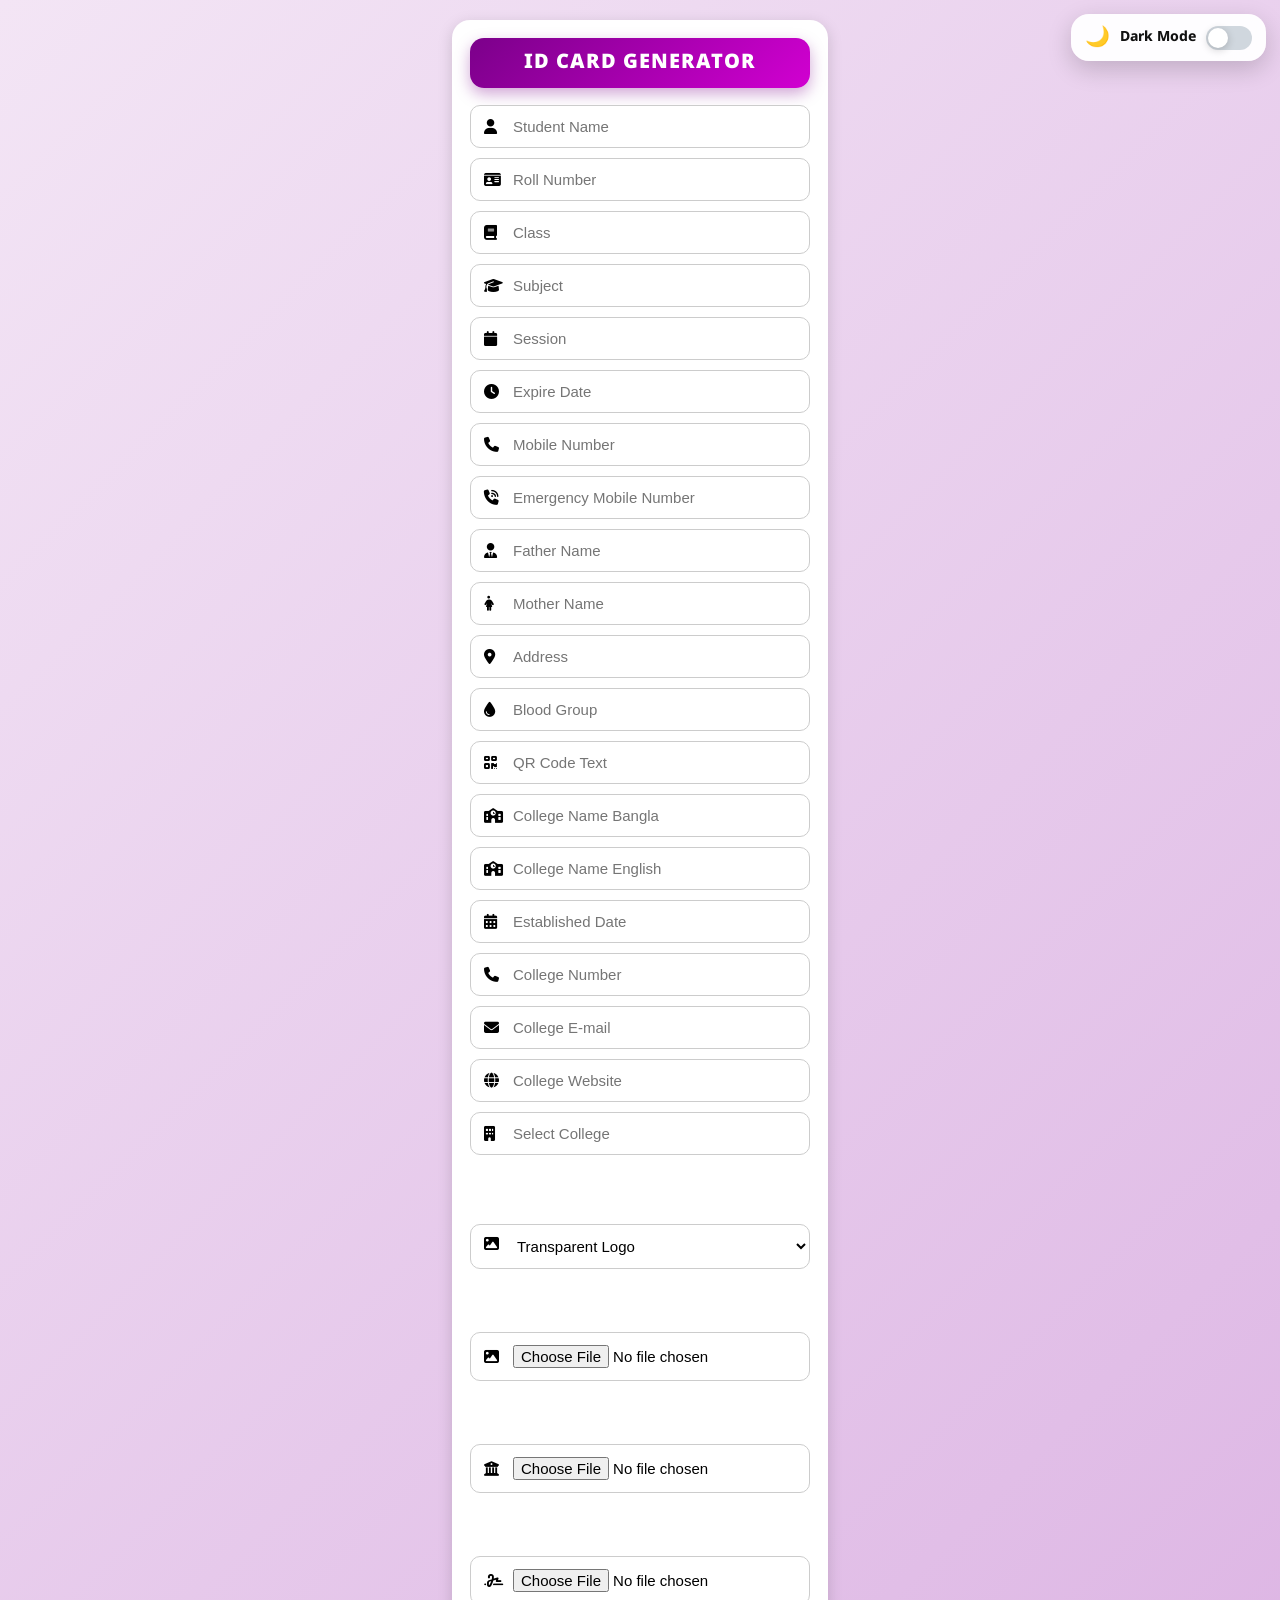
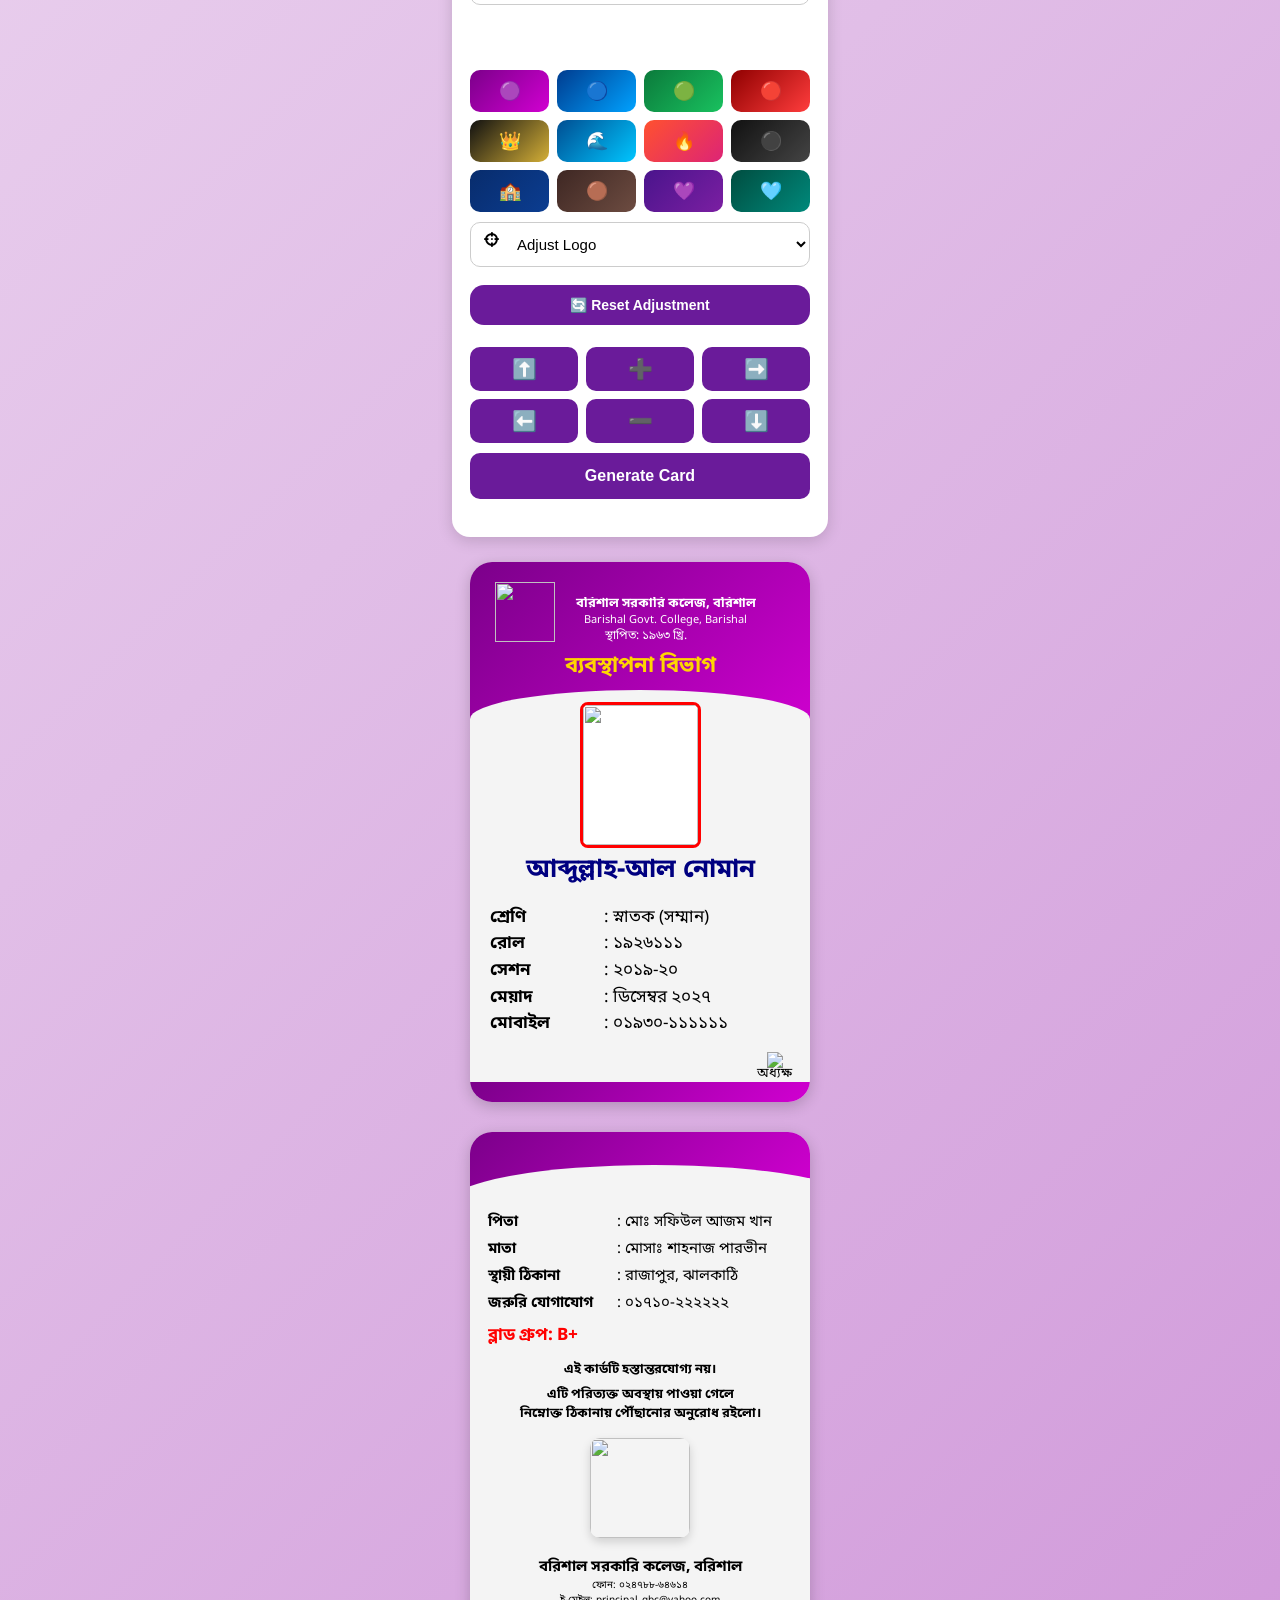
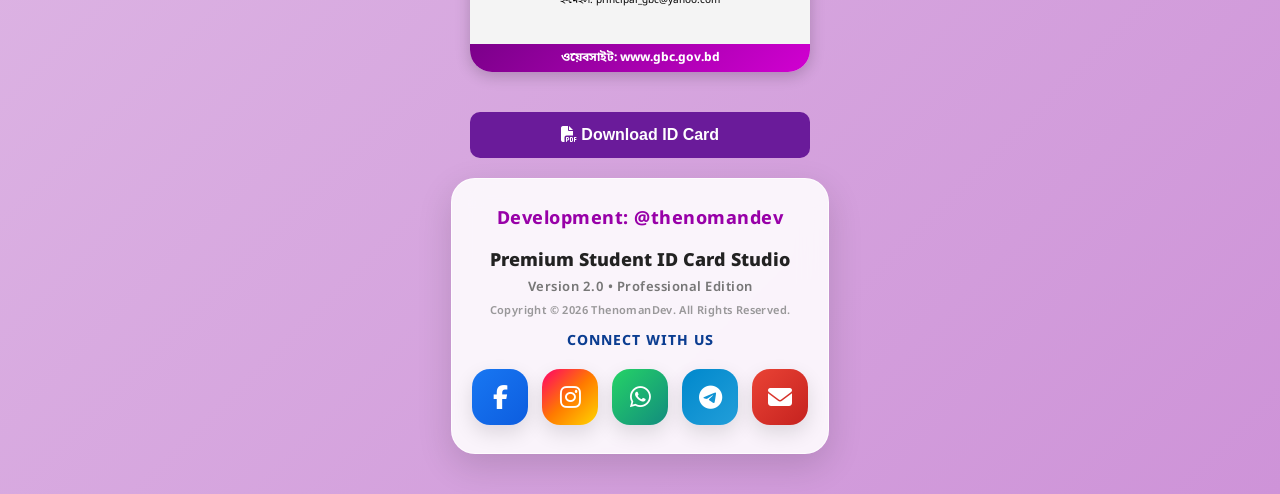
==== commit 0490166f: "Add files via upload" ====
--- a/index.html
+++ b/index.html
@@ -218,7 +218,8 @@
 
 <div class="logo transparent" id="logoBox">
 <img id="collegeLogo"
-src="https://raw.githubusercontent.com/thenomandev/media/main/Student%20ID%20Card%20WebApps/College%20Logo/Barishal%20Govt.%20College/Barishal%20Govt.%20College%20Transparent%20Logo.png">
+data-box="https://raw.githubusercontent.com/thenomandev/media/main/Student%20ID%20Card%20WebApps/College%20Logo/Barisal%20college%20New%20Logo/Barishal%20Govt.%20College%20white%20box-Logo.png.png"
+src="https://raw.githubusercontent.com/thenomandev/media/main/Student%20ID%20Card%20WebApps/College%20Logo/Barisal%20college%20New%20Logo/Barishal%20Govt.%20College%20Transparent-Logo.png">
 </div>
 
 <div class="header-text">
@@ -512,6 +513,7 @@
 let logoBox=document.getElementById("logoBox");
 let inputValue=document.getElementById("collegeSearch").value;
 let preset=null;
+let logo=document.getElementById("collegeLogo");
 
 Object.keys(appData.colleges).forEach((key)=>{
 const college=appData.colleges[key];
@@ -532,14 +534,20 @@
 }
 
 if(preset && appData.colleges[preset]){
-let college = appData.colleges[preset];
-
-document.getElementById("collegeLogo").src =
+let college=appData.colleges[preset];
+
+logo.src=
 logoMode==="transparent"
 ? college.transparentLogo
 : college.logo;
-}
-
+
+}else{
+if(logoMode==="box"){
+logo.src=logo.dataset.box;
+}else{
+logo.src="https://raw.githubusercontent.com/thenomandev/media/main/Student%20ID%20Card%20WebApps/College%20Logo/Barisal%20college%20New%20Logo/Barishal%20Govt.%20College%20Transparent-Logo.png";
+}
+}
 }
 
 window.updateCard = function(){
@@ -592,7 +600,7 @@
 document.querySelector(".footer").innerText="ওয়েবসাইট: "+collegeWebsite;
 
 document.getElementById("qrCode").src=
-"https://api.qrserver.com/v1/create-qr-code/?size=100x100&data="+(qrText || "StudentID");
+"https://api.qrserver.com/v1/create-qr-code/?size=100x100&data="+encodeURIComponent(qrText || "StudentID");
 }
 
 document.getElementById("photoInput").addEventListener("change",function(e){
@@ -685,6 +693,8 @@
 }
 
  window.setTheme = function(theme){
+
+localStorage.setItem("student_id_last_theme", theme);
 
 const frontHeader=document.querySelector(".front-header");
 const topWave=document.querySelector(".top-wave");
@@ -932,7 +942,12 @@
 
 document.getElementById("logoMode").value="transparent";
 
-setTheme(appData.settings.defaultTheme || "purple");
+const rememberedTheme =
+localStorage.getItem("student_id_last_theme") ||
+appData.settings.defaultTheme ||
+"purple";
+
+setTheme(rememberedTheme);
 
 loadDatabase(appData).then(()=>{
 updateLogoMode();
@@ -940,5 +955,7 @@
 
 </script>
 
+<script src="js/dark-mode-user.js"></script>
+
 </body>
 </html>
--- a/css/main.css
+++ b/css/main.css
@@ -608,4 +608,34 @@
 
 .college-item:last-child{
 border-bottom:none;
+}
+
+/* DARK MODE SAFE SUPPORT */
+
+body.dark-mode .form-box h2,
+body.dark-mode .form-box label,
+body.dark-mode .btn,
+body.dark-mode .reset-btn,
+body.dark-mode .logo-controls button{
+transition:all 0.35s ease !important;
+}
+
+body.dark-mode .social{
+box-shadow:0 8px 20px rgba(0,0,0,0.5) !important;
+}
+
+body.dark-mode .input-box i{
+color:#58a6ff !important;
+}
+
+body.dark-mode .developer-text{
+color:#58a6ff !important;
+}
+
+body.dark-mode #adjustTarget{
+color:#ffffff !important;
+}
+
+body.dark-mode .theme-buttons button{
+opacity:0.95;
 }
